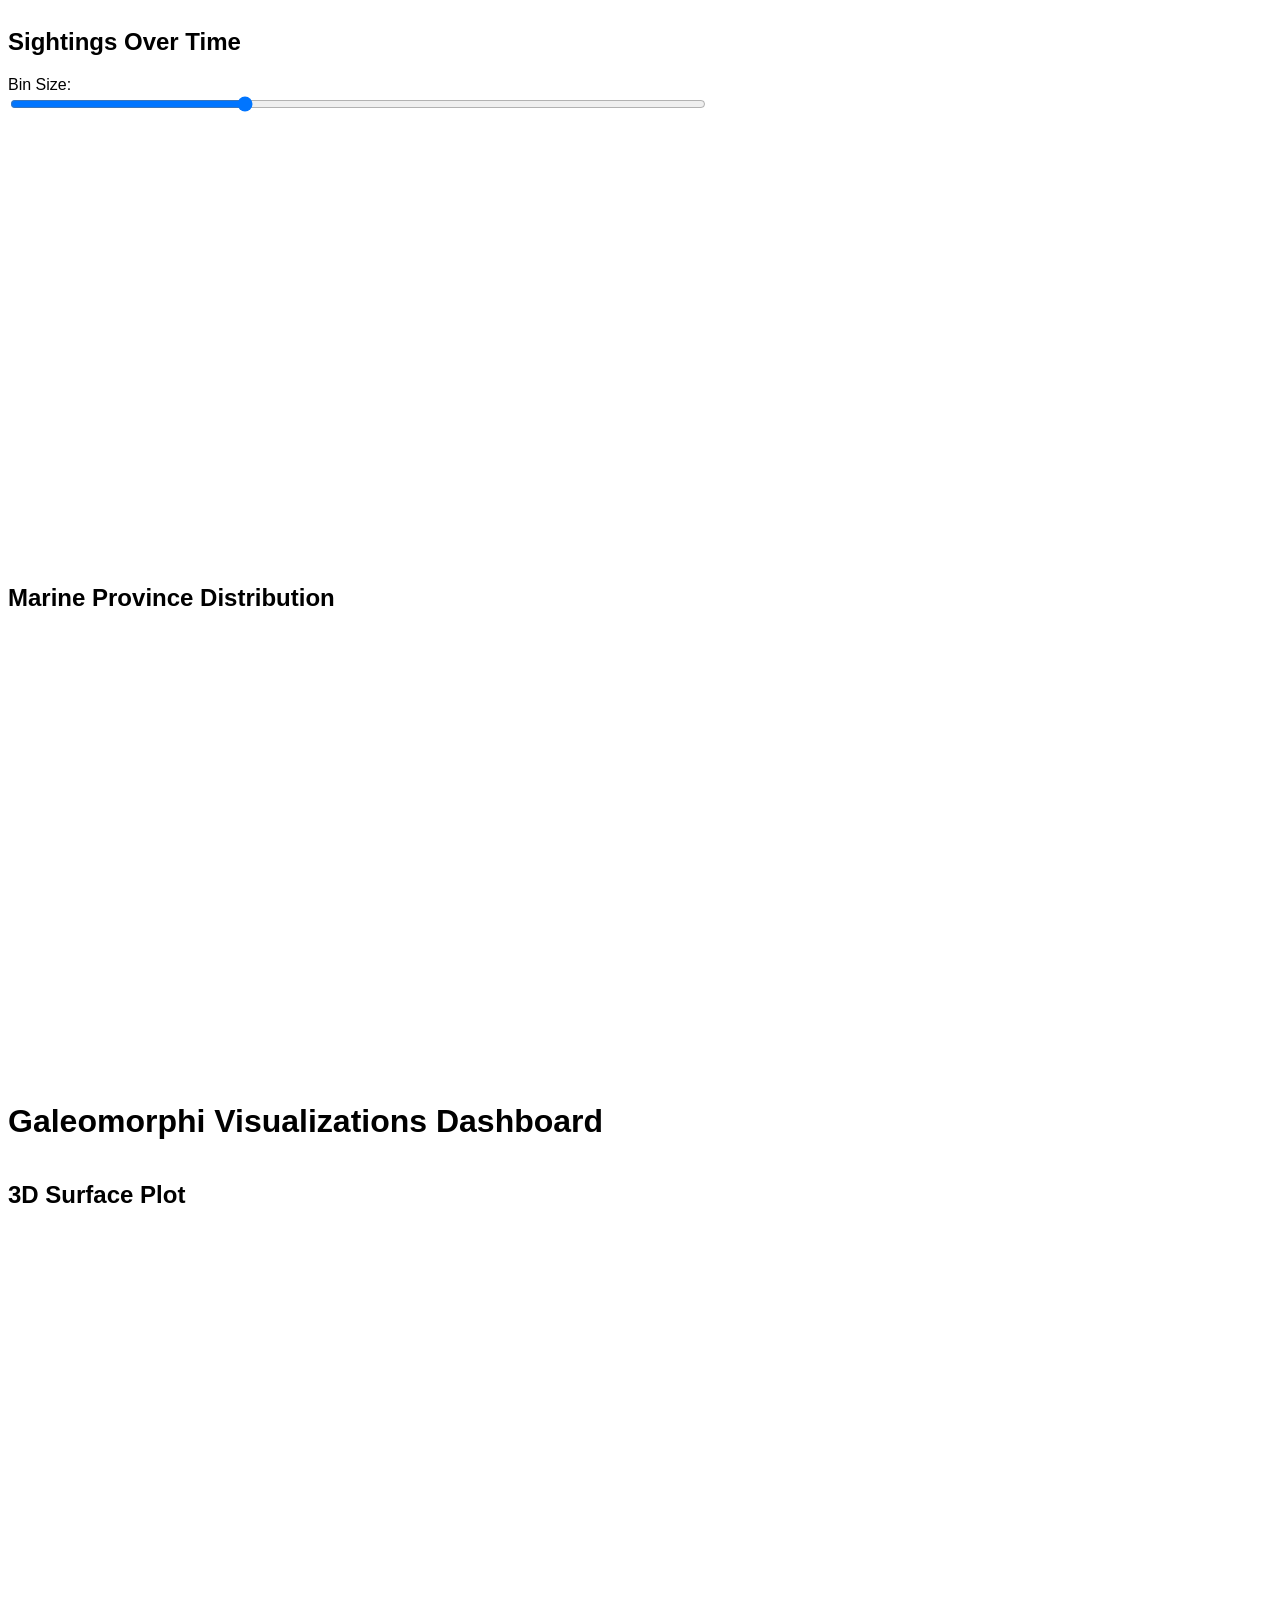
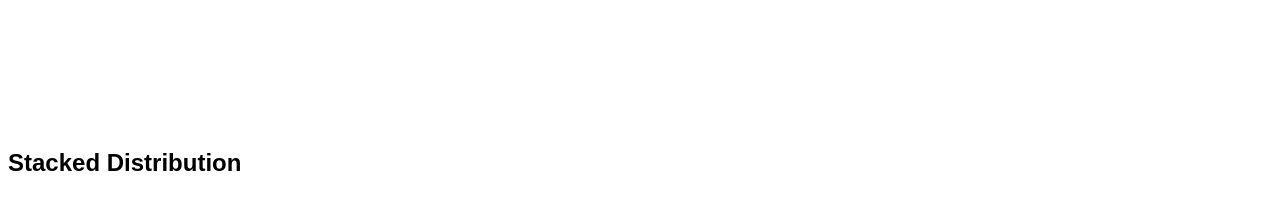
==== index.html @ 46353f1f "index.html" ====
<!DOCTYPE html>
<html>
<head>
<meta charset="utf-8">
<title>Galeomorphi Dashboard</title>

<!-- Libraries -->
<script src="https://d3js.org/d3.v7.min.js"></script>
<script src="https://cdn.plot.ly/plotly-3.4.0.min.js"></script>

<style>
body{
    font-family: Arial, sans-serif;
}

svg{
    margin-bottom:50px;
}

.tooltip{
    position:absolute;
    background:white;
    border:1px solid #ccc;
    padding:6px 10px;
    border-radius:4px;
    pointer-events:none;
    font-size:13px;
    opacity:0;
}
.dashboard{
    display: grid;
    grid-template-columns: 1fr 1fr 1fr;
    gap: 30px;
    align-items: start;
}

.column{
    display: flex;
    flex-direction: column;
}
</style>
</head>

<body>

    <!-- LEFT -->
    <div class="dashboard">
        <div class="column">
                <!-- Histogram -->
<h2>Sightings Over Time</h2>
<label>Bin Size:</label>
<input type="range" id="binSlider" min="5" max="50" value="20">
<svg id="histogram" width="700" height="400"></svg>

<!-- Pie Chart -->
<h2>Marine Province Distribution</h2>
<svg id="piechart" width="500" height="400"></svg>
        </div>
    </div>

<h1>Galeomorphi Visualizations Dashboard</h1>

<!-- MIDDLE -->
 <div class = "dashboard">
        <div class="column">
            <!-- Surface Plot -->
<h2>3D Surface Plot</h2>
<div id="surface" style="width:500px;height:500px;"></div>
            </div>
            </div>


 <div class = "dashboard">
        <div class="column">
            <!-- Stacked Bar -->
            <h2>Stacked Distribution</h2>
            <div id="stacked"></div>
            </div>
            </div>


<div id="tooltip" class="tooltip"></div>

<script>

// -------------------- COLORS--------------------
const globalColor = d3.scaleOrdinal(['#46599e','#6d81f1','#c9b4a2', '#722B6A', '#d9915d', '#ad272c']);

// -------------------- TOOLTIP --------------------
const tooltip = d3.select("#tooltip");

function showTooltip(event, html){
    tooltip
        .style("opacity",1)
        .html(html)
        .style("left",(event.pageX+10)+"px")
        .style("top",(event.pageY-20)+"px");
}

function hideTooltip(){
    tooltip.style("opacity",0);
}

// -------------------- DATA --------------------
d3.csv("Galeomorphi_Data.csv").then(data=>{

data.forEach(d=>{
    d.year = +d.year;
    d.isGaleomorphi = +d.isGaleomorphi;
});

// Set shared domain
const marineProvinces = [...new Set(data.map(d=>d.marine_province))];
globalColor.domain(marineProvinces);

// -------------------- HISTOGRAM --------------------
const histSvg = d3.select("#histogram");
const width = +histSvg.attr("width");
const height = +histSvg.attr("height");

const margin={top:20,right:20,bottom:40,left:50};
const innerWidth=width-margin.left-margin.right;
const innerHeight=height-margin.top-margin.bottom;

const values=data.map(d=>d.year);

function draw(binCount){

    histSvg.selectAll("*").remove();

    const chart=histSvg.append("g")
        .attr("transform",`translate(${margin.left},${margin.top})`);

    const x=d3.scaleLinear()
        .domain([1940, d3.max(values)])
        .range([0,innerWidth]);

    const bins=d3.bin()
        .domain(x.domain())
        .thresholds(binCount)(values);

    const y=d3.scaleLinear()
        .domain([0,d3.max(bins,d=>d.length)])
        .range([innerHeight,0]);

    chart.selectAll("rect")
        .data(bins)
        .enter()
        .append("rect")
        .attr("x",d=>x(d.x0))
        .attr("y",d=>y(d.length))
        .attr("width",d=>Math.max(0,x(d.x1)-x(d.x0)-1))
        .attr("height",d=>innerHeight-y(d.length))
        .attr("fill",globalColor(marineProvinces[0]))
        .on("mousemove",(event,d)=>{
            showTooltip(event,
                `<b>Range:</b> ${d.x0} - ${d.x1}<br>Count: ${d.length}`);
        })
        .on("mouseout",hideTooltip);

    chart.append("g")
        .attr("transform","translate(0,"+innerHeight+")")
        .call(d3.axisBottom(x));

    chart.append("g")
        .call(d3.axisLeft(y));
}

draw(20);

d3.select("#binSlider").on("input",function(){
    draw(this.value);
});

// -------------------- PIE CHART --------------------
const pieSvg=d3.select("#piechart")
    .append("g")
    .attr("transform","translate(250,200)");

const summary=d3.rollups(
    data,
    v=>d3.sum(v,d=>d.isGaleomorphi),
    d=>d.marine_province
).map(([marine_province,total])=>({marine_province,total}));

const pie=d3.pie().value(d=>d.total);
const arc=d3.arc().innerRadius(0).outerRadius(150);

pieSvg.selectAll("path")
    .data(pie(summary))
    .enter()
    .append("path")
    .attr("d",arc)
    .attr("fill",d=>globalColor(d.data.marine_province))
    .on("mousemove",(event,d)=>{
        showTooltip(event,
            `<b>${d.data.marine_province}</b><br>${d.data.total}`);
    })
    .on("mouseout",hideTooltip);

});

// -------------------- STACKED BAR --------------------
d3.csv("Galeomorphi_Stacked.csv").then(data=>{

const margin = {top:10,right:30,bottom:20,left:50},
      width = 460 - margin.left - margin.right,
      height = 400 - margin.top - margin.bottom;

const svg = d3.select("#stacked")
  .append("svg")
  .attr("width", width + margin.left + margin.right)
  .attr("height", height + margin.top + margin.bottom)
  .append("g")
  .attr("transform",`translate(${margin.left},${margin.top})`);

const subgroups = data.columns.slice(1);
const groups = data.map(d=>d.group);

const x = d3.scaleBand()
    .domain(groups)
    .range([0,width])
    .padding(0.2);

svg.append("g")
    .attr("transform",`translate(0,${height})`)
    .call(d3.axisBottom(x));

const y = d3.scaleLinear()
    .domain([0,300])
    .range([height,0]);

svg.append("g").call(d3.axisLeft(y));

const stackedData = d3.stack().keys(subgroups)(data);

svg.append("g")
  .selectAll("g")
  .data(stackedData)
  .enter().append("g")
    .attr("fill", d => globalColor(d.key))
  .selectAll("rect")
  .data(d=>d)
  .enter().append("rect")
    .attr("x", d=>x(d.data.group))
    .attr("y", d=>y(d[1]))
    .attr("height", d=>y(d[0]) - y(d[1]))
    .attr("width", x.bandwidth())
    .on("mousemove",(event,d)=>{
        showTooltip(event,`Value: ${d[1]-d[0]}`);
    })
    .on("mouseout",hideTooltip);

});

// -------------------- SURFACE PLOT --------------------
d3.csv("test.csv").then(rows=>{

function unpack(rows, key) {
  return rows.map(row => row[key]);
}

let z_data=[];
for(let i=0;i<20;i++){
  z_data.push(unpack(rows,i));
}

Plotly.newPlot('surface', [{
    z: z_data,
    type: 'surface'
}], {
    title: '3D Surface',
    width:500,
    height:500
});

});

</script>

</body>
</html>
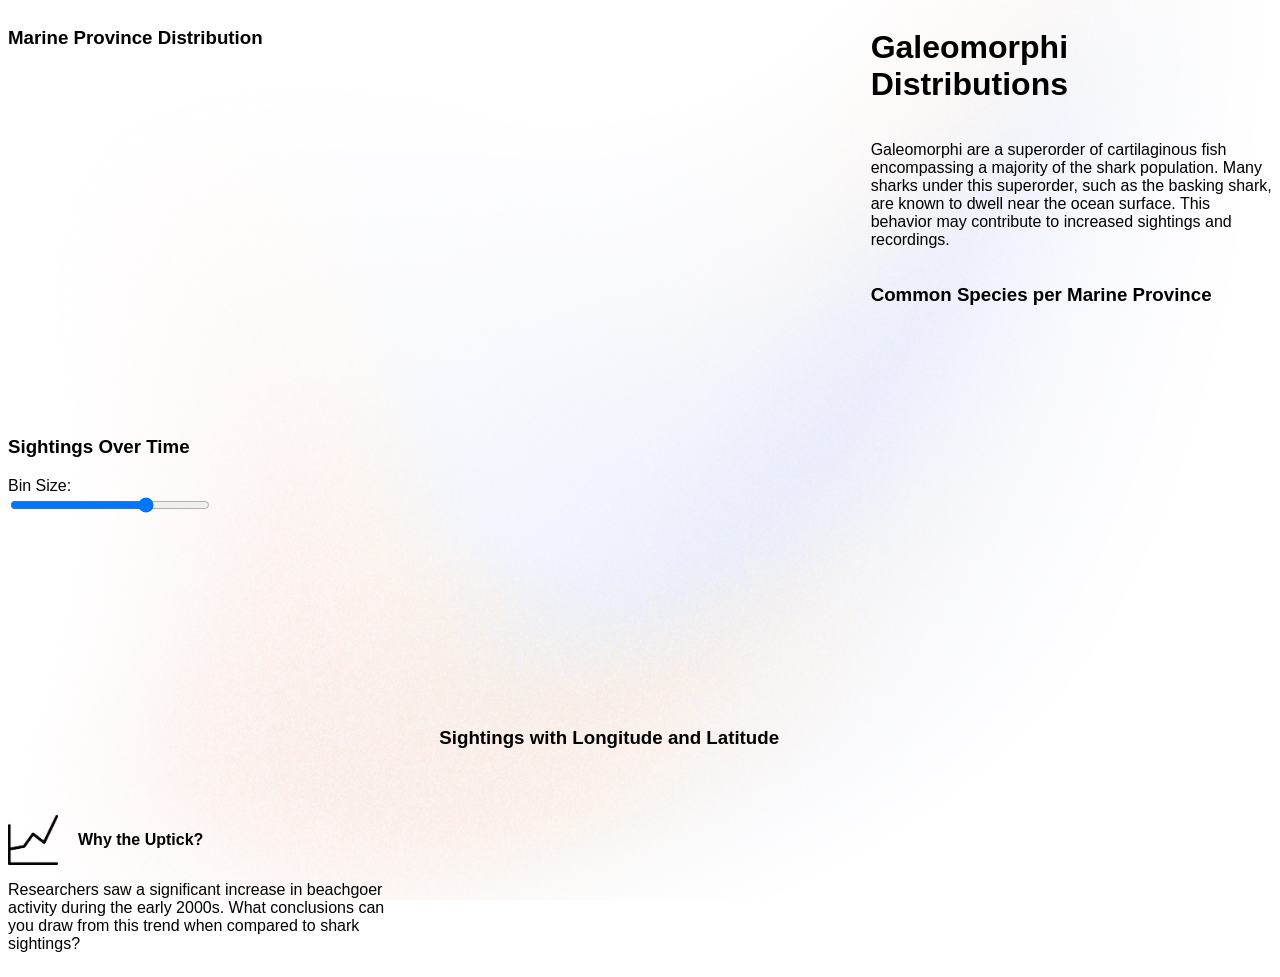
==== commit f48cb08f: "Styling" ====
--- a/index.html
+++ b/index.html
@@ -11,8 +11,14 @@
 <style>
 body{
     font-family: Arial, sans-serif;
-}
-
+    background-image: url('/bg.png');
+    background-repeat: no-repeat;
+    background-attachment: fixed;
+    background-position: center;
+    background-size: 100% 100%;
+    background-color: rgba(255, 255, 255, 0.6);
+    background-blend-mode: lighten;
+}
 svg{
     margin-bottom:50px;
 }
@@ -38,48 +44,56 @@
     display: flex;
     flex-direction: column;
 }
+
+        .flex-container {
+            display: flex;
+            align-items: center;
+            gap: 20px;
+        }
+
 </style>
 </head>
 
-<body>
-
-    <!-- LEFT -->
-    <div class="dashboard">
-        <div class="column">
-                <!-- Histogram -->
-<h2>Sightings Over Time</h2>
-<label>Bin Size:</label>
-<input type="range" id="binSlider" min="5" max="50" value="20">
-<svg id="histogram" width="700" height="400"></svg>
-
-<!-- Pie Chart -->
-<h2>Marine Province Distribution</h2>
-<svg id="piechart" width="500" height="400"></svg>
-        </div>
+<div class="dashboard">
+
+    <!-- LEFT COLUMN -->
+    <div class="column">
+
+                <h3>Marine Province Distribution</h2>
+        <svg id="piechart" width="300" height="300"></svg>
+        <h3>Sightings Over Time</h2>
+        <label>Bin Size:</label>
+        <input type="range" id="binSlider" min="5" max="50" value="20" style="width: 100px; padding-left: 100px;";>
+        <svg id="histogram" width="250" height="250"></svg>
+
+
+        <div class="flex-container">
+        <img src= "/line.png" alt="Line Graph" width="50" height="50">
+            <p><b> Why the Uptick?</b></p>
     </div>
 
-<h1>Galeomorphi Visualizations Dashboard</h1>
-
-<!-- MIDDLE -->
- <div class = "dashboard">
-        <div class="column">
-            <!-- Surface Plot -->
-<h2>3D Surface Plot</h2>
-<div id="surface" style="width:500px;height:500px;"></div>
-            </div>
-            </div>
-
-
- <div class = "dashboard">
-        <div class="column">
-            <!-- Stacked Bar -->
-            <h2>Stacked Distribution</h2>
-            <div id="stacked"></div>
-            </div>
-            </div>
-
-
+    <p>  Researchers saw a significant increase in beachgoer activity during the early 2000s. What conclusions can you 
+            draw from this trend when compared to shark sightings?</p>
+
+    </div>
+
+    <!-- MIDDLE COLUMN -->
+    <div class="column">
+        <div id="surface" style="width:100%;height:500px;margin-right: 100px;"></div>
+           <h3 style="padding-top: 200px;">Sightings with Longitude and Latitude</h2>
+    </div>
+
+    <!-- RIGHT COLUMN -->
+    <div class="column">
+        <h1>Galeomorphi  Distributions</h1>
+         <p> Galeomorphi are a superorder of cartilaginous fish encompassing a majority of the shark population.  
+        Many sharks under this superorder, such as the basking shark, are known to dwell near the ocean surface.
+        This behavior may contribute to increased sightings and recordings.</p>
+        <h3>Common Species per Marine Province</h2>
+        <div id="stacked"></div>
+    </div>
 <div id="tooltip" class="tooltip"></div>
+</div>
 
 <script>
 
@@ -175,7 +189,7 @@
 // -------------------- PIE CHART --------------------
 const pieSvg=d3.select("#piechart")
     .append("g")
-    .attr("transform","translate(250,200)");
+    .attr("transform","translate(150,150)");
 
 const summary=d3.rollups(
     data,
@@ -184,7 +198,7 @@
 ).map(([marine_province,total])=>({marine_province,total}));
 
 const pie=d3.pie().value(d=>d.total);
-const arc=d3.arc().innerRadius(0).outerRadius(150);
+const arc=d3.arc().innerRadius(0).outerRadius(100);
 
 pieSvg.selectAll("path")
     .data(pie(summary))
@@ -204,8 +218,8 @@
 d3.csv("Galeomorphi_Stacked.csv").then(data=>{
 
 const margin = {top:10,right:30,bottom:20,left:50},
-      width = 460 - margin.left - margin.right,
-      height = 400 - margin.top - margin.bottom;
+      width = 400 - margin.left - margin.right,
+      height = 250 - margin.top - margin.bottom;
 
 const svg = d3.select("#stacked")
   .append("svg")
@@ -270,13 +284,19 @@
     type: 'surface'
 }], {
     title: '3D Surface',
-    width:500,
-    height:500
-});
+    width:700,
+    height:700,
+     paper_bgcolor: 'rgba(0,0,0,0)', 
+
+    scene: {
+        bgcolor: 'rgba(0,0,0,0)'
+    }
+    
+});
+
+
 
 });
 
 </script>
-
-</body>
 </html>
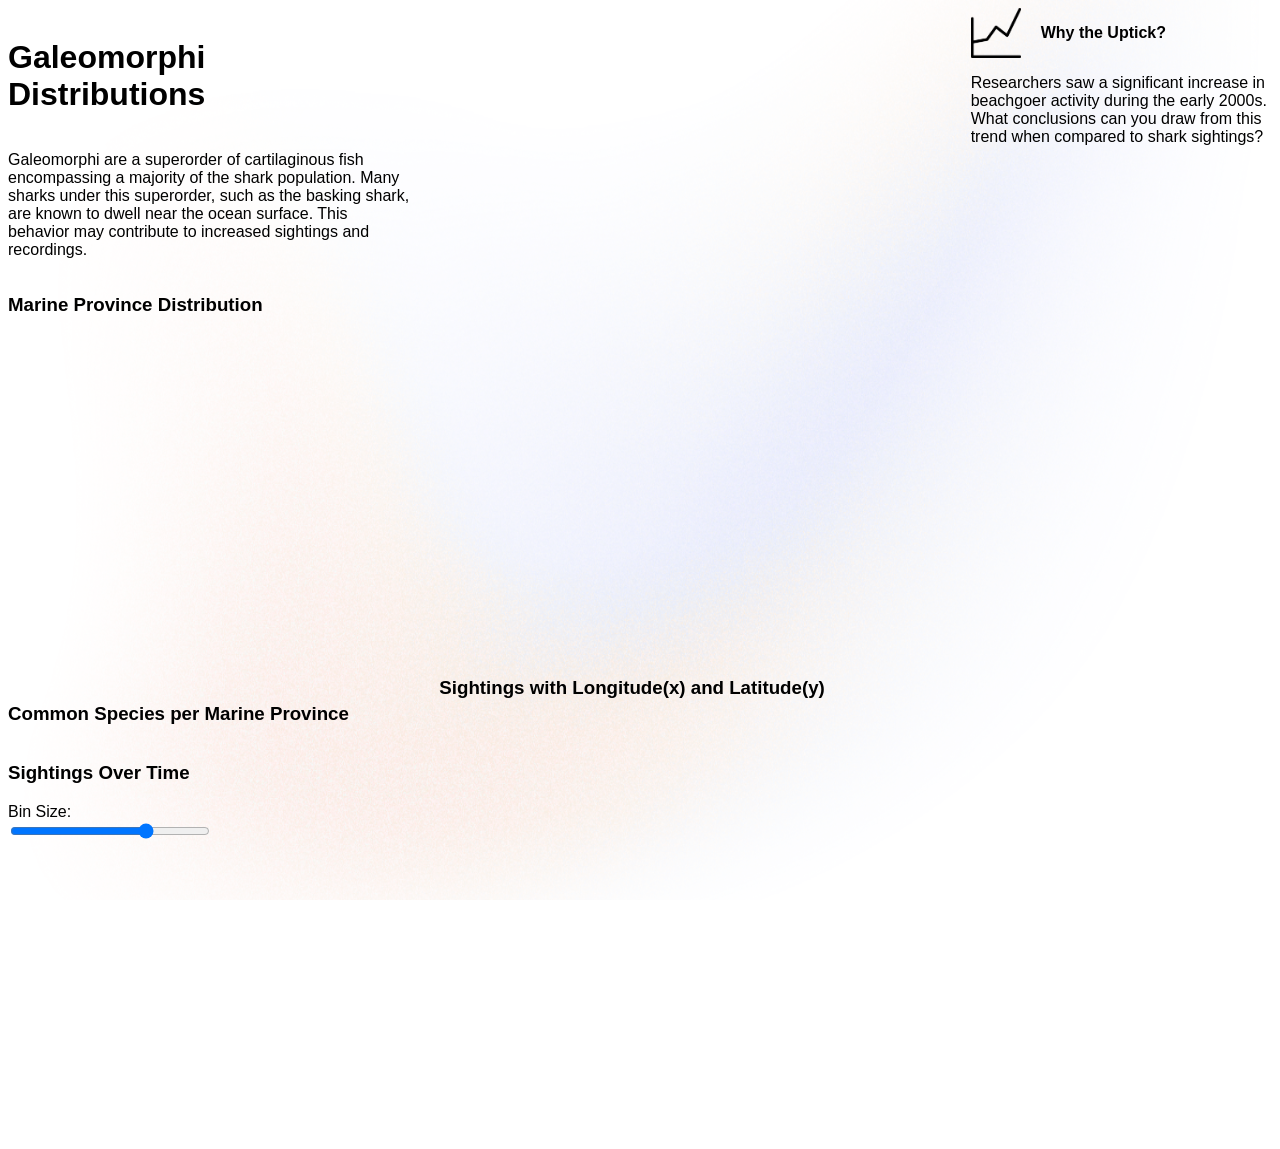
==== commit 2d5f7a0f: "Formatting" ====
--- a/index.html
+++ b/index.html
@@ -33,6 +33,7 @@
     font-size:13px;
     opacity:0;
 }
+
 .dashboard{
     display: grid;
     grid-template-columns: 1fr 1fr 1fr;
@@ -57,40 +58,38 @@
 <div class="dashboard">
 
     <!-- LEFT COLUMN -->
-    <div class="column">
-
-                <h3>Marine Province Distribution</h2>
-        <svg id="piechart" width="300" height="300"></svg>
-        <h3>Sightings Over Time</h2>
-        <label>Bin Size:</label>
-        <input type="range" id="binSlider" min="5" max="50" value="20" style="width: 100px; padding-left: 100px;";>
-        <svg id="histogram" width="250" height="250"></svg>
-
-
-        <div class="flex-container">
-        <img src= "/line.png" alt="Line Graph" width="50" height="50">
-            <p><b> Why the Uptick?</b></p>
-    </div>
-
-    <p>  Researchers saw a significant increase in beachgoer activity during the early 2000s. What conclusions can you 
-            draw from this trend when compared to shark sightings?</p>
-
-    </div>
-
-    <!-- MIDDLE COLUMN -->
-    <div class="column">
-        <div id="surface" style="width:100%;height:500px;margin-right: 100px;"></div>
-           <h3 style="padding-top: 200px;">Sightings with Longitude and Latitude</h2>
-    </div>
-
-    <!-- RIGHT COLUMN -->
-    <div class="column">
+    <div class="column" style="margin-top: 10px;">
+
         <h1>Galeomorphi  Distributions</h1>
          <p> Galeomorphi are a superorder of cartilaginous fish encompassing a majority of the shark population.  
         Many sharks under this superorder, such as the basking shark, are known to dwell near the ocean surface.
         This behavior may contribute to increased sightings and recordings.</p>
-        <h3>Common Species per Marine Province</h2>
+        <h3>Marine Province Distribution</h3>
+        <svg id="piechart" width="300" height="300"></svg>
+        <h3>Common Species per Marine Province</h3>
         <div id="stacked"></div>
+         <h3>Sightings Over Time</h3>
+        <label>Bin Size:</label>
+        <input type="range" id="binSlider" min="5" max="50" value="20" style="width: 100px; padding-left: 100px;";>
+        <svg id="histogram" width="250" height="250"></svg>
+
+    </div>
+
+    <!-- MIDDLE COLUMN -->
+    <div class="column">
+        <div id="scatter3d" style="width:100%; height:500px;margin-top: 100px;"></div>
+        <h3 style="padding-top: 50px;">Sightings with Longitude(x) and Latitude(y)</h3>
+    </div>
+
+    <!-- RIGHT COLUMN -->
+    <div class="column" style="margin-left: 100px;">
+                <div class="flex-container">
+        <img src= "/line.png" alt="Line Graph" width="50" height="50">
+            <p><b> Why the Uptick?</b></p>
+    </div>
+
+    <p>  Researchers saw a significant increase in beachgoer activity during the early 2000s. What conclusions can you 
+            draw from this trend when compared to shark sightings?</p>
     </div>
 <div id="tooltip" class="tooltip"></div>
 </div>
@@ -218,7 +217,7 @@
 d3.csv("Galeomorphi_Stacked.csv").then(data=>{
 
 const margin = {top:10,right:30,bottom:20,left:50},
-      width = 400 - margin.left - margin.right,
+      width = 250 - margin.left - margin.right,
       height = 250 - margin.top - margin.bottom;
 
 const svg = d3.select("#stacked")
@@ -267,34 +266,66 @@
 
 });
 
-// -------------------- SURFACE PLOT --------------------
-d3.csv("test.csv").then(rows=>{
+// -------------------- SCATTER 3D --------------------
+d3.csv("Galeomorphi_Surface.csv").then(rows => {
 
 function unpack(rows, key) {
-  return rows.map(row => row[key]);
-}
-
-let z_data=[];
-for(let i=0;i<20;i++){
-  z_data.push(unpack(rows,i));
-}
-
-Plotly.newPlot('surface', [{
-    z: z_data,
-    type: 'surface'
-}], {
-    title: '3D Surface',
-    width:700,
-    height:700,
-     paper_bgcolor: 'rgba(0,0,0,0)', 
-
+    return rows.map(row => +row[key]);
+}
+
+const trace = {
+    x: unpack(rows, 'x1'),
+    y: unpack(rows, 'y1'),
+    z: unpack(rows, 'z1'),
+    mode: 'markers',
+    type: 'scatter3d',
+    marker: {
+        size: 4,
+        opacity: 0.8
+    }
+};
+
+Plotly.newPlot('scatter3d', [trace], {
+    margin: {l: 0, r: 0, b: 0, t: 30},
+    paper_bgcolor: 'rgba(0,0,0,0)',
     scene: {
-        bgcolor: 'rgba(0,0,0,0)'
+        bgcolor: 'rgba(0,0,0,0)',
+        xaxis: {title: 'Longitude'},
+        yaxis: {title: 'Latitude'},
+        zaxis: {title: 'Sightings'}
     }
-    
-});
-
-
+}, {responsive: true});
+
+});// -------------------- SCATTER 3D --------------------
+d3.csv("Galeomorphi_Surface.csv").then(rows => {
+
+function unpack(rows, key) {
+    return rows.map(row => +row[key]);
+}
+
+const trace = {
+    x: unpack(rows, 'x1'),
+    y: unpack(rows, 'y1'),
+    z: unpack(rows, 'z1'),
+    mode: 'markers',
+    type: 'scatter3d',
+    marker: {
+        size: 4,
+        opacity: 0.8
+    }
+};
+
+Plotly.newPlot('scatter3d', [trace], {
+    margin: {l: 0, r: 0, b: 0, t: 30},
+        height: '1000px',
+    paper_bgcolor: 'rgba(0,0,0,0)',
+    scene: {
+        bgcolor: 'rgba(0,0,0,0)',
+        xaxis: {title: 'Longitude'},
+        yaxis: {title: 'Latitude'},
+        zaxis: {title: 'Sightings'}
+    }
+}, {responsive: true});
 
 });
 
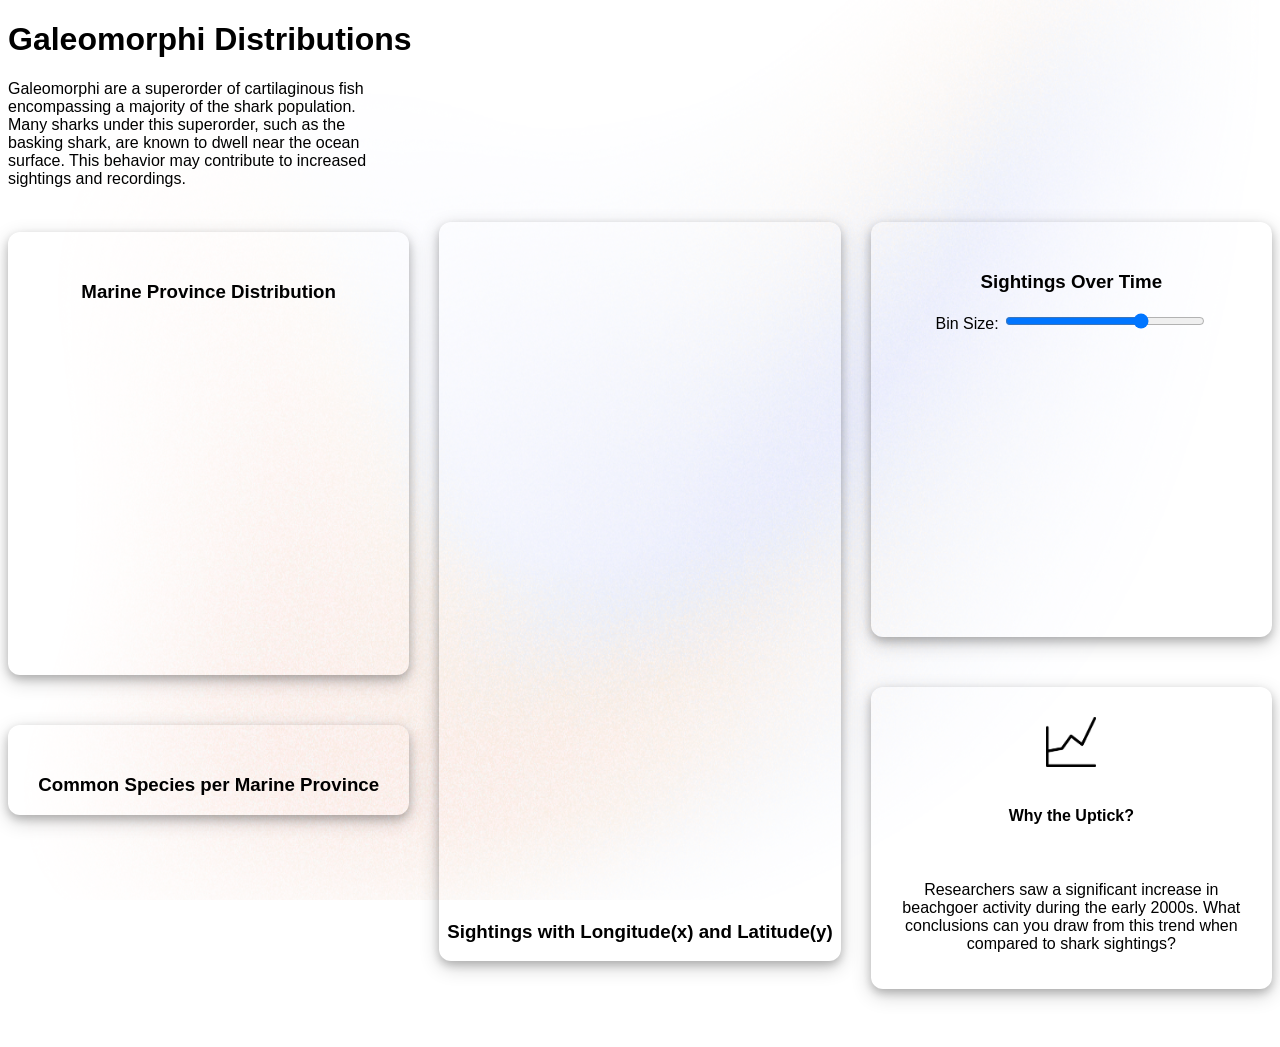
==== commit 6bc58e44: "Cards" ====
--- a/index.html
+++ b/index.html
@@ -24,14 +24,14 @@
 }
 
 .tooltip{
-    position:absolute;
-    background:white;
-    border:1px solid #ccc;
-    padding:6px 10px;
-    border-radius:4px;
-    pointer-events:none;
-    font-size:13px;
-    opacity:0;
+    position: absolute;
+    background: white;
+    border: 1px solid #ccc;
+    padding: 6px 10px;
+    border-radius: 4px;
+    pointer-events: none;
+    font-size: 13px;
+    opacity: 0;
 }
 
 .dashboard{
@@ -52,45 +52,77 @@
             gap: 20px;
         }
 
+.pHeader{
+   padding-right: 900px;
+}
+
+.chart{
+    box-shadow: 0 4px 8px 0 rgba(0, 0, 0, 0.2), 0 6px 20px 0 rgba(0, 0, 0, 0.19);
+    text-align: center;
+    margin-bottom:  50px;
+    padding-top: 30px;
+    border-radius: 12px;
+    p{
+        padding: 20px;
+    }
+}
+
 </style>
 </head>
 
+
+        <h1>Galeomorphi  Distributions</h1>
+         <p class="pHeader"> Galeomorphi are a superorder of cartilaginous fish encompassing a majority of the shark population.  
+        Many sharks under this superorder, such as the basking shark, are known to dwell near the ocean surface.
+        This behavior may contribute to increased sightings and recordings.</p>
+<br/>
+
 <div class="dashboard">
 
     <!-- LEFT COLUMN -->
     <div class="column" style="margin-top: 10px;">
 
-        <h1>Galeomorphi  Distributions</h1>
-         <p> Galeomorphi are a superorder of cartilaginous fish encompassing a majority of the shark population.  
-        Many sharks under this superorder, such as the basking shark, are known to dwell near the ocean surface.
-        This behavior may contribute to increased sightings and recordings.</p>
-        <h3>Marine Province Distribution</h3>
-        <svg id="piechart" width="300" height="300"></svg>
+        <div class = "chart">        
+            <h3>Marine Province Distribution</h3>
+            <svg id="piechart" width="300" height="300"></svg>
+    </div>
+
+
+    <div class = "chart">  
         <h3>Common Species per Marine Province</h3>
         <div id="stacked"></div>
+    </div>
+
+    </div>
+
+    <!-- MIDDLE COLUMN -->
+    <div class="column">
+        <div class = "chart">  
+        <div id="scatter3d" style="width:100%; height:500px;margin-top: 100px;"></div>
+        <h3 style="padding-top: 50px;">Sightings with Longitude(x) and Latitude(y)</h3>
+        </div>
+    </div>
+
+    <!-- RIGHT COLUMN -->
+    <div class="column">
+
+            <div class = "chart">  
          <h3>Sightings Over Time</h3>
         <label>Bin Size:</label>
         <input type="range" id="binSlider" min="5" max="50" value="20" style="width: 100px; padding-left: 100px;";>
         <svg id="histogram" width="250" height="250"></svg>
-
-    </div>
-
-    <!-- MIDDLE COLUMN -->
-    <div class="column">
-        <div id="scatter3d" style="width:100%; height:500px;margin-top: 100px;"></div>
-        <h3 style="padding-top: 50px;">Sightings with Longitude(x) and Latitude(y)</h3>
-    </div>
-
-    <!-- RIGHT COLUMN -->
-    <div class="column" style="margin-left: 100px;">
+    </div>
+        <div class = "chart">  
                 <div class="flex-container">
+        </div>
+
         <img src= "/line.png" alt="Line Graph" width="50" height="50">
             <p><b> Why the Uptick?</b></p>
-    </div>
-
-    <p>  Researchers saw a significant increase in beachgoer activity during the early 2000s. What conclusions can you 
+            <p>  Researchers saw a significant increase in beachgoer activity during the early 2000s. What conclusions can you 
             draw from this trend when compared to shark sightings?</p>
-    </div>
+
+    </div>
+
 <div id="tooltip" class="tooltip"></div>
 </div>
 
@@ -197,7 +229,7 @@
 ).map(([marine_province,total])=>({marine_province,total}));
 
 const pie=d3.pie().value(d=>d.total);
-const arc=d3.arc().innerRadius(0).outerRadius(100);
+const arc=d3.arc().innerRadius(0).outerRadius(90);
 
 pieSvg.selectAll("path")
     .data(pie(summary))
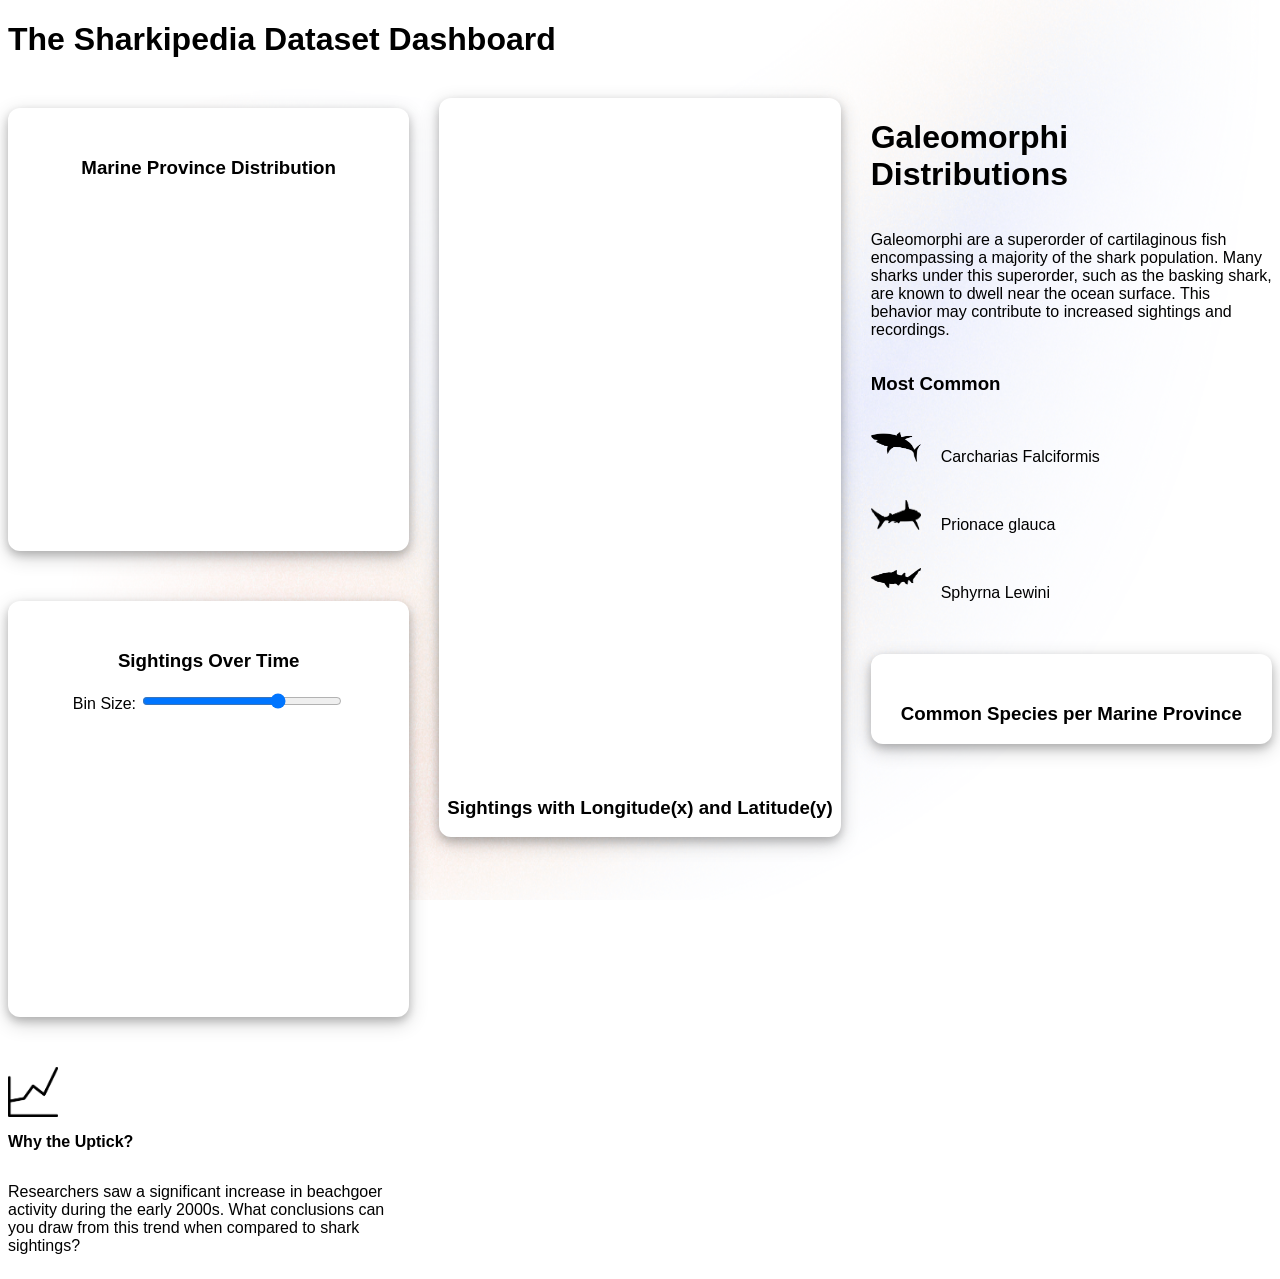
==== commit 514c648d: "Folder Separation" ====
--- a/index.html
+++ b/index.html
@@ -4,77 +4,16 @@
 <meta charset="utf-8">
 <title>Galeomorphi Dashboard</title>
 
-<!-- Libraries -->
+<!-- Srcipts -->
 <script src="https://d3js.org/d3.v7.min.js"></script>
 <script src="https://cdn.plot.ly/plotly-3.4.0.min.js"></script>
+<script src="scripts/scripts.js"></script>
 
-<style>
-body{
-    font-family: Arial, sans-serif;
-    background-image: url('/bg.png');
-    background-repeat: no-repeat;
-    background-attachment: fixed;
-    background-position: center;
-    background-size: 100% 100%;
-    background-color: rgba(255, 255, 255, 0.6);
-    background-blend-mode: lighten;
-}
-svg{
-    margin-bottom:50px;
-}
+<!-- Styles -->
+ <link rel="stylesheet" href="styles/styles.css">
 
-.tooltip{
-    position: absolute;
-    background: white;
-    border: 1px solid #ccc;
-    padding: 6px 10px;
-    border-radius: 4px;
-    pointer-events: none;
-    font-size: 13px;
-    opacity: 0;
-}
-
-.dashboard{
-    display: grid;
-    grid-template-columns: 1fr 1fr 1fr;
-    gap: 30px;
-    align-items: start;
-}
-
-.column{
-    display: flex;
-    flex-direction: column;
-}
-
-        .flex-container {
-            display: flex;
-            align-items: center;
-            gap: 20px;
-        }
-
-.pHeader{
-   padding-right: 900px;
-}
-
-.chart{
-    box-shadow: 0 4px 8px 0 rgba(0, 0, 0, 0.2), 0 6px 20px 0 rgba(0, 0, 0, 0.19);
-    text-align: center;
-    margin-bottom:  50px;
-    padding-top: 30px;
-    border-radius: 12px;
-    p{
-        padding: 20px;
-    }
-}
-
-</style>
 </head>
-
-
-        <h1>Galeomorphi  Distributions</h1>
-         <p class="pHeader"> Galeomorphi are a superorder of cartilaginous fish encompassing a majority of the shark population.  
-        Many sharks under this superorder, such as the basking shark, are known to dwell near the ocean surface.
-        This behavior may contribute to increased sightings and recordings.</p>
+<h1>The Sharkipedia Dataset Dashboard</h1>
 <br/>
 
 <div class="dashboard">
@@ -87,12 +26,20 @@
             <svg id="piechart" width="300" height="300"></svg>
     </div>
 
-
+        <!-- HISTOGRAM -->
     <div class = "chart">  
-        <h3>Common Species per Marine Province</h3>
-        <div id="stacked"></div>
+         <h3>Sightings Over Time</h3>
+        <label>Bin Size:</label>
+        <input type="range" id="binSlider" min="5" max="50" value="20" style="width: 100px; padding-left: 100px;";>
+        <svg id="histogram" width="250" height="250"></svg>
     </div>
 
+     <!-- INFO -->
+ 
+        <img src= "/assets/line.png" alt="Line Graph" width="50" height="50">
+            <p><b> Why the Uptick?</b></p>
+            <p>  Researchers saw a significant increase in beachgoer activity during the early 2000s. What conclusions can you 
+            draw from this trend when compared to shark sightings?</p>
     </div>
 
     <!-- MIDDLE COLUMN -->
@@ -106,260 +53,51 @@
     <!-- RIGHT COLUMN -->
     <div class="column">
 
-            <div class = "chart">  
-         <h3>Sightings Over Time</h3>
-        <label>Bin Size:</label>
-        <input type="range" id="binSlider" min="5" max="50" value="20" style="width: 100px; padding-left: 100px;";>
-        <svg id="histogram" width="250" height="250"></svg>
-    </div>
-        <div class = "chart">  
-                <div class="flex-container">
+        <h1>Galeomorphi  Distributions</h1>
+         <p > Galeomorphi are a superorder of cartilaginous fish encompassing a majority of the shark population.  
+        Many sharks under this superorder, such as the basking shark, are known to dwell near the ocean surface.
+        This behavior may contribute to increased sightings and recordings.</p>
+        
+       <h3>Most Common</h3>
+        <br/>
+        <div class="container">
+            <div class = "image-container">
+                <img src ="/assets/shark1.png" alt="shark" width="50px" height="30px"/>
+            </div>
+        <p> Carcharias Falciformis </p>
         </div>
 
-        <img src= "/line.png" alt="Line Graph" width="50" height="50">
-            <p><b> Why the Uptick?</b></p>
-            <p>  Researchers saw a significant increase in beachgoer activity during the early 2000s. What conclusions can you 
-            draw from this trend when compared to shark sightings?</p>
+         <br/>
+         <div class="container">
+        <div class = "image-container">
+            <img src ="/assets/shark2.png" alt="shark" width="50px" height="30px"/>
+        </div>
+            <p>Prionace glauca </p>
+         </div>
+
+         <br/>
+          <div class="container">
+        <div class = "image-container">
+        <img src ="/assets/shark3.png" alt="shark" width="50px" height="20px"/>
+        </div>
+        <p> Sphyrna Lewini</p>
+        </div>
+         <br/> <br/>
+            
+
+        <div class = "chart">  
+        <h3>Common Species per Marine Province</h3>
+        <div id="stacked"></div>
+    </div>
 
     </div>
 
 <div id="tooltip" class="tooltip"></div>
 </div>
 
+<script src="scripts/scripts.js"></script>
+
 <script>
-
-// -------------------- COLORS--------------------
-const globalColor = d3.scaleOrdinal(['#46599e','#6d81f1','#c9b4a2', '#722B6A', '#d9915d', '#ad272c']);
-
-// -------------------- TOOLTIP --------------------
-const tooltip = d3.select("#tooltip");
-
-function showTooltip(event, html){
-    tooltip
-        .style("opacity",1)
-        .html(html)
-        .style("left",(event.pageX+10)+"px")
-        .style("top",(event.pageY-20)+"px");
-}
-
-function hideTooltip(){
-    tooltip.style("opacity",0);
-}
-
-// -------------------- DATA --------------------
-d3.csv("Galeomorphi_Data.csv").then(data=>{
-
-data.forEach(d=>{
-    d.year = +d.year;
-    d.isGaleomorphi = +d.isGaleomorphi;
-});
-
-// Set shared domain
-const marineProvinces = [...new Set(data.map(d=>d.marine_province))];
-globalColor.domain(marineProvinces);
-
-// -------------------- HISTOGRAM --------------------
-const histSvg = d3.select("#histogram");
-const width = +histSvg.attr("width");
-const height = +histSvg.attr("height");
-
-const margin={top:20,right:20,bottom:40,left:50};
-const innerWidth=width-margin.left-margin.right;
-const innerHeight=height-margin.top-margin.bottom;
-
-const values=data.map(d=>d.year);
-
-function draw(binCount){
-
-    histSvg.selectAll("*").remove();
-
-    const chart=histSvg.append("g")
-        .attr("transform",`translate(${margin.left},${margin.top})`);
-
-    const x=d3.scaleLinear()
-        .domain([1940, d3.max(values)])
-        .range([0,innerWidth]);
-
-    const bins=d3.bin()
-        .domain(x.domain())
-        .thresholds(binCount)(values);
-
-    const y=d3.scaleLinear()
-        .domain([0,d3.max(bins,d=>d.length)])
-        .range([innerHeight,0]);
-
-    chart.selectAll("rect")
-        .data(bins)
-        .enter()
-        .append("rect")
-        .attr("x",d=>x(d.x0))
-        .attr("y",d=>y(d.length))
-        .attr("width",d=>Math.max(0,x(d.x1)-x(d.x0)-1))
-        .attr("height",d=>innerHeight-y(d.length))
-        .attr("fill",globalColor(marineProvinces[0]))
-        .on("mousemove",(event,d)=>{
-            showTooltip(event,
-                `<b>Range:</b> ${d.x0} - ${d.x1}<br>Count: ${d.length}`);
-        })
-        .on("mouseout",hideTooltip);
-
-    chart.append("g")
-        .attr("transform","translate(0,"+innerHeight+")")
-        .call(d3.axisBottom(x));
-
-    chart.append("g")
-        .call(d3.axisLeft(y));
-}
-
-draw(20);
-
-d3.select("#binSlider").on("input",function(){
-    draw(this.value);
-});
-
-// -------------------- PIE CHART --------------------
-const pieSvg=d3.select("#piechart")
-    .append("g")
-    .attr("transform","translate(150,150)");
-
-const summary=d3.rollups(
-    data,
-    v=>d3.sum(v,d=>d.isGaleomorphi),
-    d=>d.marine_province
-).map(([marine_province,total])=>({marine_province,total}));
-
-const pie=d3.pie().value(d=>d.total);
-const arc=d3.arc().innerRadius(0).outerRadius(90);
-
-pieSvg.selectAll("path")
-    .data(pie(summary))
-    .enter()
-    .append("path")
-    .attr("d",arc)
-    .attr("fill",d=>globalColor(d.data.marine_province))
-    .on("mousemove",(event,d)=>{
-        showTooltip(event,
-            `<b>${d.data.marine_province}</b><br>${d.data.total}`);
-    })
-    .on("mouseout",hideTooltip);
-
-});
-
-// -------------------- STACKED BAR --------------------
-d3.csv("Galeomorphi_Stacked.csv").then(data=>{
-
-const margin = {top:10,right:30,bottom:20,left:50},
-      width = 250 - margin.left - margin.right,
-      height = 250 - margin.top - margin.bottom;
-
-const svg = d3.select("#stacked")
-  .append("svg")
-  .attr("width", width + margin.left + margin.right)
-  .attr("height", height + margin.top + margin.bottom)
-  .append("g")
-  .attr("transform",`translate(${margin.left},${margin.top})`);
-
-const subgroups = data.columns.slice(1);
-const groups = data.map(d=>d.group);
-
-const x = d3.scaleBand()
-    .domain(groups)
-    .range([0,width])
-    .padding(0.2);
-
-svg.append("g")
-    .attr("transform",`translate(0,${height})`)
-    .call(d3.axisBottom(x));
-
-const y = d3.scaleLinear()
-    .domain([0,300])
-    .range([height,0]);
-
-svg.append("g").call(d3.axisLeft(y));
-
-const stackedData = d3.stack().keys(subgroups)(data);
-
-svg.append("g")
-  .selectAll("g")
-  .data(stackedData)
-  .enter().append("g")
-    .attr("fill", d => globalColor(d.key))
-  .selectAll("rect")
-  .data(d=>d)
-  .enter().append("rect")
-    .attr("x", d=>x(d.data.group))
-    .attr("y", d=>y(d[1]))
-    .attr("height", d=>y(d[0]) - y(d[1]))
-    .attr("width", x.bandwidth())
-    .on("mousemove",(event,d)=>{
-        showTooltip(event,`Value: ${d[1]-d[0]}`);
-    })
-    .on("mouseout",hideTooltip);
-
-});
-
-// -------------------- SCATTER 3D --------------------
-d3.csv("Galeomorphi_Surface.csv").then(rows => {
-
-function unpack(rows, key) {
-    return rows.map(row => +row[key]);
-}
-
-const trace = {
-    x: unpack(rows, 'x1'),
-    y: unpack(rows, 'y1'),
-    z: unpack(rows, 'z1'),
-    mode: 'markers',
-    type: 'scatter3d',
-    marker: {
-        size: 4,
-        opacity: 0.8
-    }
-};
-
-Plotly.newPlot('scatter3d', [trace], {
-    margin: {l: 0, r: 0, b: 0, t: 30},
-    paper_bgcolor: 'rgba(0,0,0,0)',
-    scene: {
-        bgcolor: 'rgba(0,0,0,0)',
-        xaxis: {title: 'Longitude'},
-        yaxis: {title: 'Latitude'},
-        zaxis: {title: 'Sightings'}
-    }
-}, {responsive: true});
-
-});// -------------------- SCATTER 3D --------------------
-d3.csv("Galeomorphi_Surface.csv").then(rows => {
-
-function unpack(rows, key) {
-    return rows.map(row => +row[key]);
-}
-
-const trace = {
-    x: unpack(rows, 'x1'),
-    y: unpack(rows, 'y1'),
-    z: unpack(rows, 'z1'),
-    mode: 'markers',
-    type: 'scatter3d',
-    marker: {
-        size: 4,
-        opacity: 0.8
-    }
-};
-
-Plotly.newPlot('scatter3d', [trace], {
-    margin: {l: 0, r: 0, b: 0, t: 30},
-        height: '1000px',
-    paper_bgcolor: 'rgba(0,0,0,0)',
-    scene: {
-        bgcolor: 'rgba(0,0,0,0)',
-        xaxis: {title: 'Longitude'},
-        yaxis: {title: 'Latitude'},
-        zaxis: {title: 'Sightings'}
-    }
-}, {responsive: true});
-
-});
 
 </script>
 </html>
--- a/styles/styles.css
+++ b/styles/styles.css
@@ -0,0 +1,67 @@
+body{
+    font-family: Arial, sans-serif;
+    background-image: url('/assets/bg.png');
+    background-repeat: no-repeat;
+    background-attachment: fixed;
+    background-position: center;
+    background-size: 100% 100%;
+    background-color: rgba(255, 255, 255, 0.6);
+    background-blend-mode: lighten;
+}
+svg{
+    margin-bottom:50px;
+}
+
+.tooltip{
+    position: absolute;
+    background: white;
+    border: 1px solid #ccc;
+    padding: 6px 10px;
+    border-radius: 4px;
+    pointer-events: none;
+    font-size: 13px;
+    opacity: 0;
+}
+
+.dashboard{
+    display: grid;
+    grid-template-columns: 1fr 1fr 1fr;
+    gap: 30px;
+    align-items: start;
+}
+
+.column{
+    display: flex;
+    flex-direction: column;
+}
+
+        .flex-container {
+            display: flex;
+            align-items: center;
+            gap: 20px;
+        }
+
+.pHeader{
+   padding-right: 900px;
+}
+
+.chart{
+    box-shadow: 0 4px 8px 0 rgba(0, 0, 0, 0.2), 0 6px 20px 0 rgba(0, 0, 0, 0.19);
+    text-align: center;
+    margin-bottom:  50px;
+    padding-top: 30px;
+    border-radius: 12px;
+    background-color:  white;
+
+    p{
+        padding: 20px;
+    }
+
+}
+   .container {
+	 display: flex; 
+   }
+    .image-container {
+      float: left;
+      margin-right: 20px;
+    }
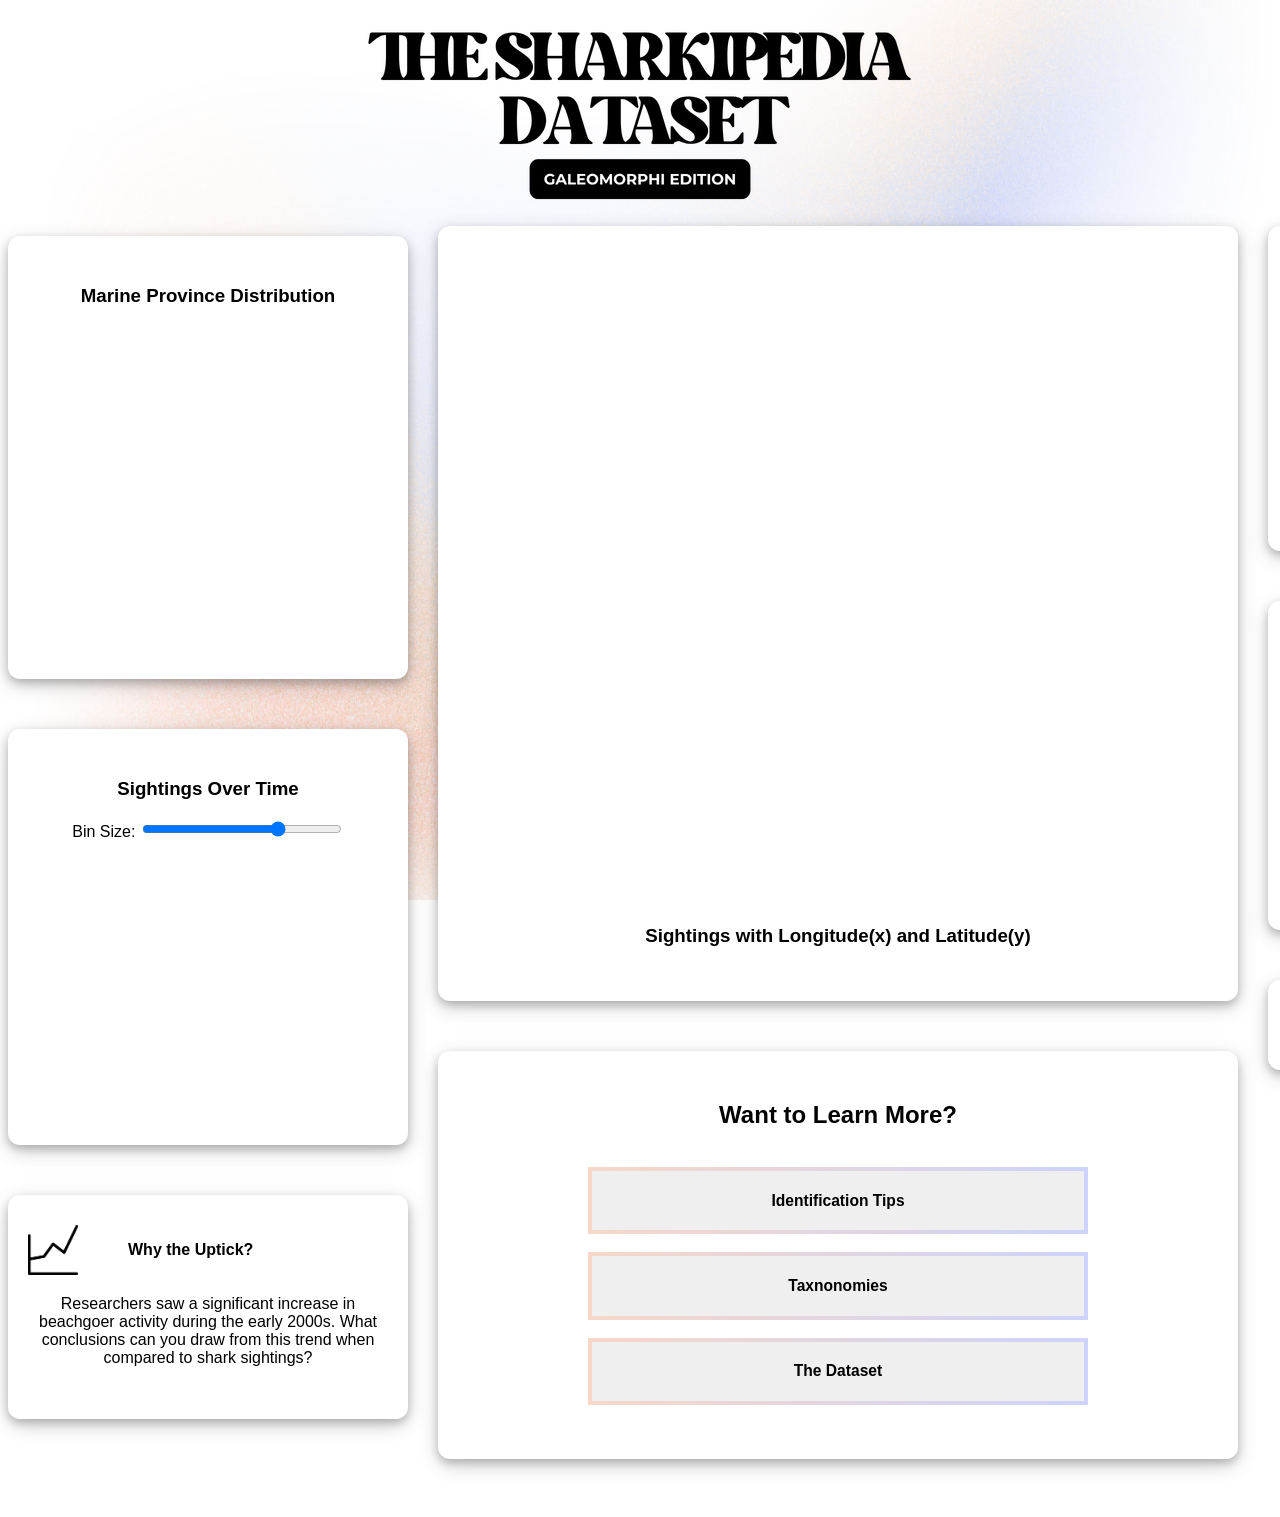
==== commit 16136a50: "banner" ====
--- a/index.html
+++ b/index.html
@@ -13,7 +13,8 @@
  <link rel="stylesheet" href="styles/styles.css">
 
 </head>
-<h1>The Sharkipedia Dataset Dashboard</h1>
+<img class="banner" src="assets/sharkipedia.png" alt="banner" />
+
 <br/>
 
 <div class="dashboard">
@@ -26,7 +27,7 @@
             <svg id="piechart" width="300" height="300"></svg>
     </div>
 
-        <!-- HISTOGRAM -->
+    <!-- HISTOGRAM -->
     <div class = "chart">  
          <h3>Sightings Over Time</h3>
         <label>Bin Size:</label>
@@ -35,29 +36,57 @@
     </div>
 
      <!-- INFO -->
- 
-        <img src= "/assets/line.png" alt="Line Graph" width="50" height="50">
-            <p><b> Why the Uptick?</b></p>
+
+         <div class = "chart"> 
+             <div class="container">
+            <div class = "image-container">
+                <img src ="/assets/line.png" alt="shark" width="50px" height="50px"/>
+            </div>
+        <p><b> Why the Uptick?</b></p>
+        </div>
             <p>  Researchers saw a significant increase in beachgoer activity during the early 2000s. What conclusions can you 
             draw from this trend when compared to shark sightings?</p>
+        </br/></br/>    
+        </div>
+            
     </div>
 
     <!-- MIDDLE COLUMN -->
     <div class="column">
+
+        <!-- SCATTER PLOT -->
         <div class = "chart">  
         <div id="scatter3d" style="width:100%; height:500px;margin-top: 100px;"></div>
         <h3 style="padding-top: 50px;">Sightings with Longitude(x) and Latitude(y)</h3>
+        <br/><br/>
+        </div>
+
+        <div class = "chart">  
+        <h2>Want to Learn More? </h2>
+        <br/>
+        <button type="button" onclick="window.location.href='https://www.marinelifeid.com/identification/galean-sharks-galeomorphi/';"> <h3>Identification Tips </h3></button>
+        <br/><br/>
+        <button type="button" onclick="window.location.href='https://www.marinelifeid.com/identification/galean-sharks-galeomorphi/';"> <h3>Taxnonomies </h3></button>
+        <br/><br/>
+        <button type="button" onclick="window.location.href='https://www.nature.com/articles/s41597-022-01655-1';"> <h3> The Dataset </h3></button>
+        <br/> <br/><br/><br/>
         </div>
     </div>
 
-    <!-- RIGHT COLUMN -->
-    <div class="column">
+        <!-- RIGHT COLUMN -->
+        <div class="column">
 
+        <!-- FACTS -->
+             <div class = "chart"> 
         <h1>Galeomorphi  Distributions</h1>
          <p > Galeomorphi are a superorder of cartilaginous fish encompassing a majority of the shark population.  
         Many sharks under this superorder, such as the basking shark, are known to dwell near the ocean surface.
         This behavior may contribute to increased sightings and recordings.</p>
+         </br/></br/>
+        </div>
         
+        <!-- BULLETS -->
+             <div class = "chart"> 
        <h3>Most Common</h3>
         <br/>
         <div class="container">
@@ -83,8 +112,8 @@
         <p> Sphyrna Lewini</p>
         </div>
          <br/> <br/>
-            
-
+            </div>
+        <!-- STACKED -->
         <div class = "chart">  
         <h3>Common Species per Marine Province</h3>
         <div id="stacked"></div>
--- a/styles/styles.css
+++ b/styles/styles.css
@@ -5,7 +5,7 @@
     background-attachment: fixed;
     background-position: center;
     background-size: 100% 100%;
-    background-color: rgba(255, 255, 255, 0.6);
+    background-color: rgba(255, 255, 255,);
     background-blend-mode: lighten;
 }
 svg{
@@ -25,7 +25,7 @@
 
 .dashboard{
     display: grid;
-    grid-template-columns: 1fr 1fr 1fr;
+    grid-template-columns: 400px 800px 400px;
     gap: 30px;
     align-items: start;
 }
@@ -54,7 +54,12 @@
     background-color:  white;
 
     p{
-        padding: 20px;
+        padding-left: 30px;
+        padding-right: 30px;
+    }
+
+    img{
+        padding-left: 20px;
     }
 
 }
@@ -64,4 +69,18 @@
     .image-container {
       float: left;
       margin-right: 20px;
+    }
+
+    button{
+        width: 500px;
+        border-image: linear-gradient(to right, #f7d7c8 0%, #cdd3fb 100%) 1;
+        border-width: 4px;
+        border-style: solid;
+        padding: 5px;
+    }
+
+    .banner{
+        display: block;
+  margin-left: auto;
+  margin-right: auto;
     }
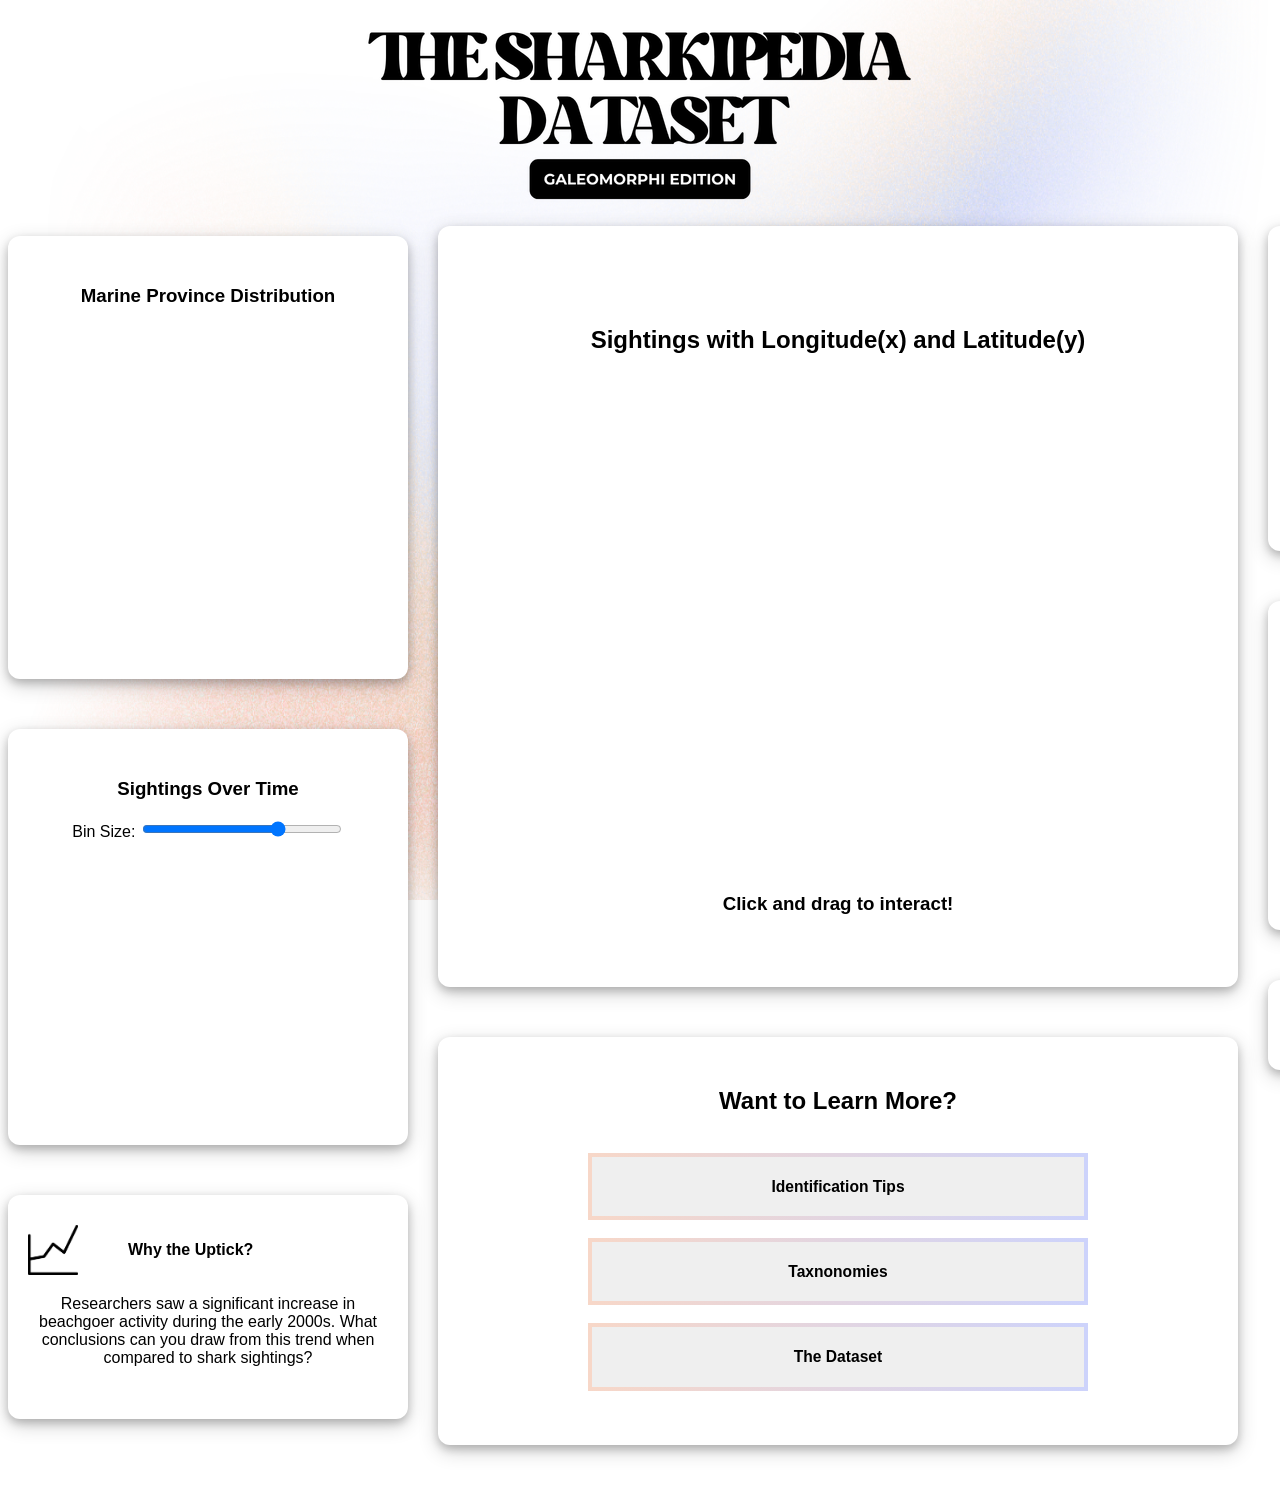
==== commit 5b9f8042: "Scatterplot formatting" ====
--- a/index.html
+++ b/index.html
@@ -4,10 +4,9 @@
 <meta charset="utf-8">
 <title>Galeomorphi Dashboard</title>
 
-<!-- Srcipts -->
+<!-- Scripts -->
 <script src="https://d3js.org/d3.v7.min.js"></script>
 <script src="https://cdn.plot.ly/plotly-3.4.0.min.js"></script>
-<script src="scripts/scripts.js"></script>
 
 <!-- Styles -->
  <link rel="stylesheet" href="styles/styles.css">
@@ -56,9 +55,10 @@
 
         <!-- SCATTER PLOT -->
         <div class = "chart">  
-        <div id="scatter3d" style="width:100%; height:500px;margin-top: 100px;"></div>
-        <h3 style="padding-top: 50px;">Sightings with Longitude(x) and Latitude(y)</h3>
-        <br/><br/>
+        <h2 style="padding-top: 50px;">Sightings with Longitude(x) and Latitude(y)</h2>
+        <div id="scatter3d" style="width:100%; height:500px;margin-top: 10px;"></div>
+        <h3> Click and drag to interact!</h3>
+        <br/><br/><br/>
         </div>
 
         <div class = "chart">  
--- a/styles/styles.css
+++ b/styles/styles.css
@@ -14,6 +14,7 @@
 
 .tooltip{
     position: absolute;
+    z-index: 9999;
     background: white;
     border: 1px solid #ccc;
     padding: 6px 10px;
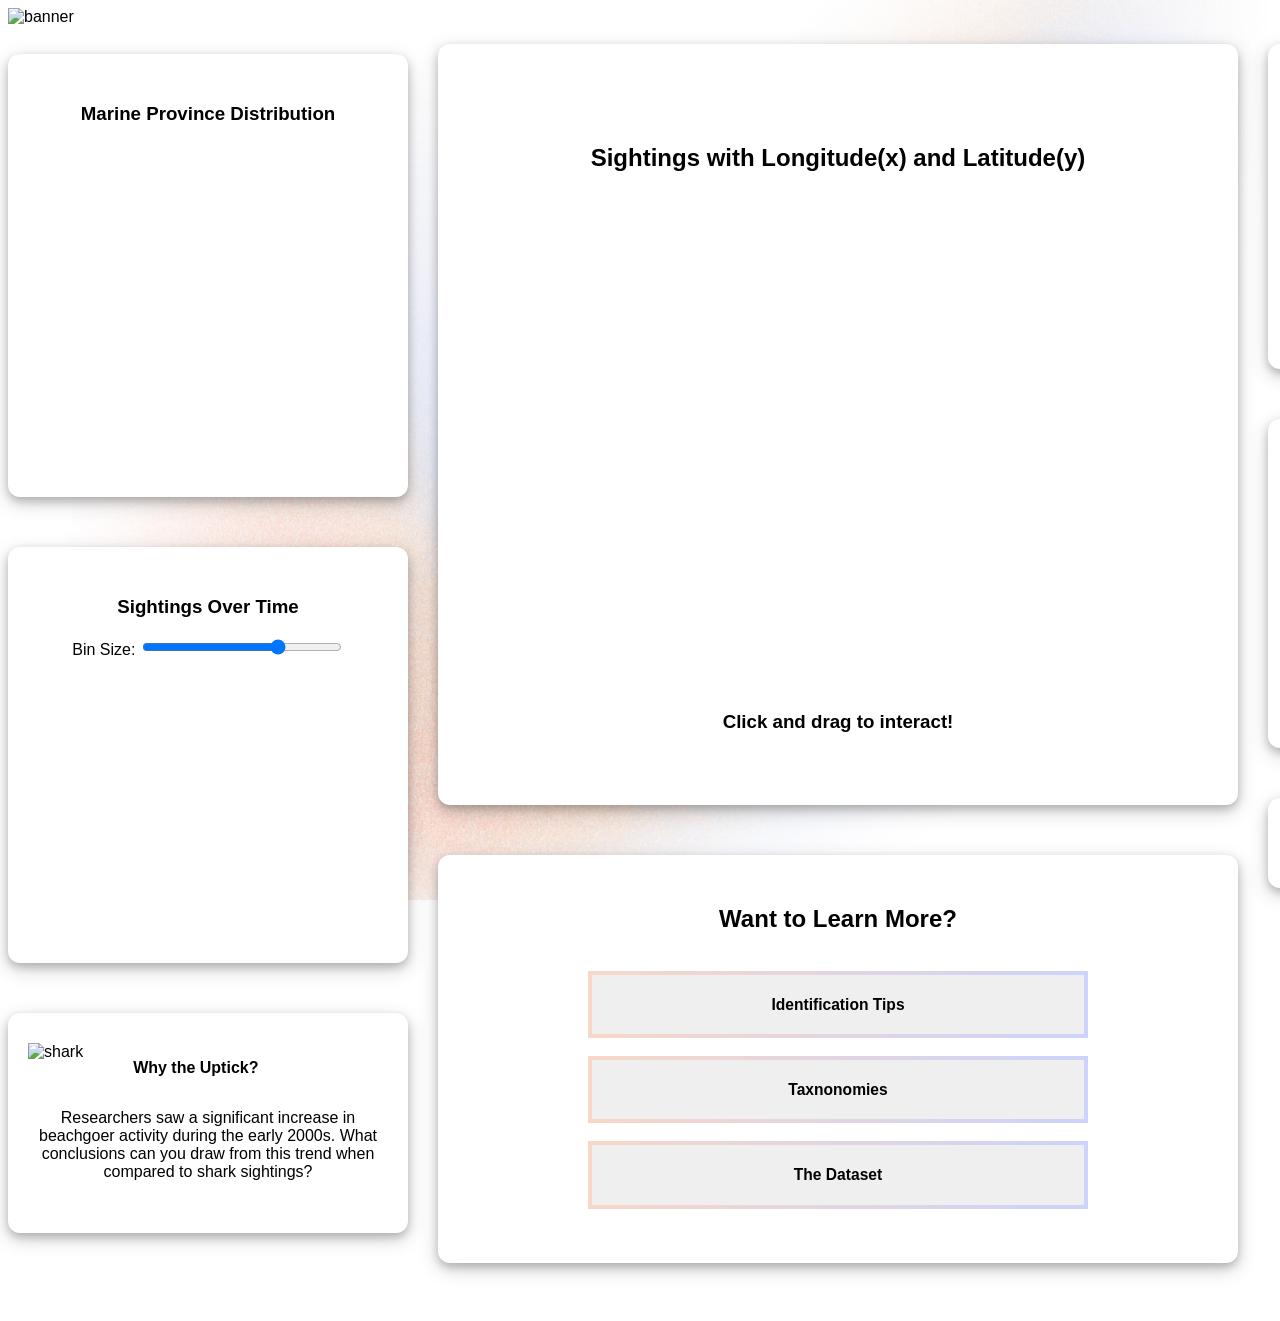
==== commit 4a6ab9f5: "Raw image links" ====
--- a/index.html
+++ b/index.html
@@ -12,7 +12,7 @@
  <link rel="stylesheet" href="styles/styles.css">
 
 </head>
-<img class="banner" src="assets/sharkipedia.png" alt="banner" />
+<img class="banner" src="https://raw.githubusercontent.com/Ren0ki/Galeomorphi_Distribution/master/assets/sharkipedia.png" alt="banner" />
 
 <br/>
 
@@ -39,7 +39,7 @@
          <div class = "chart"> 
              <div class="container">
             <div class = "image-container">
-                <img src ="/assets/line.png" alt="shark" width="50px" height="50px"/>
+                <img src ="https://raw.githubusercontent.com/Ren0ki/Galeomorphi_Distribution/master/assets/line.png" alt="shark" width="50px" height="50px"/>
             </div>
         <p><b> Why the Uptick?</b></p>
         </div>
@@ -91,7 +91,7 @@
         <br/>
         <div class="container">
             <div class = "image-container">
-                <img src ="/assets/shark1.png" alt="shark" width="50px" height="30px"/>
+                <img src ="https://raw.githubusercontent.com/Ren0ki/Galeomorphi_Distribution/master/assets/shark1.png" alt="shark" width="50px" height="30px"/>
             </div>
         <p> Carcharias Falciformis </p>
         </div>
@@ -99,7 +99,7 @@
          <br/>
          <div class="container">
         <div class = "image-container">
-            <img src ="/assets/shark2.png" alt="shark" width="50px" height="30px"/>
+            <img src ="https://raw.githubusercontent.com/Ren0ki/Galeomorphi_Distribution/master/assets/shark2.png" alt="shark" width="50px" height="30px"/>
         </div>
             <p>Prionace glauca </p>
          </div>
@@ -107,7 +107,7 @@
          <br/>
           <div class="container">
         <div class = "image-container">
-        <img src ="/assets/shark3.png" alt="shark" width="50px" height="20px"/>
+        <img src ="https://raw.githubusercontent.com/Ren0ki/Galeomorphi_Distribution/master/assets/shark3.png" alt="shark" width="50px" height="20px"/>
         </div>
         <p> Sphyrna Lewini</p>
         </div>
